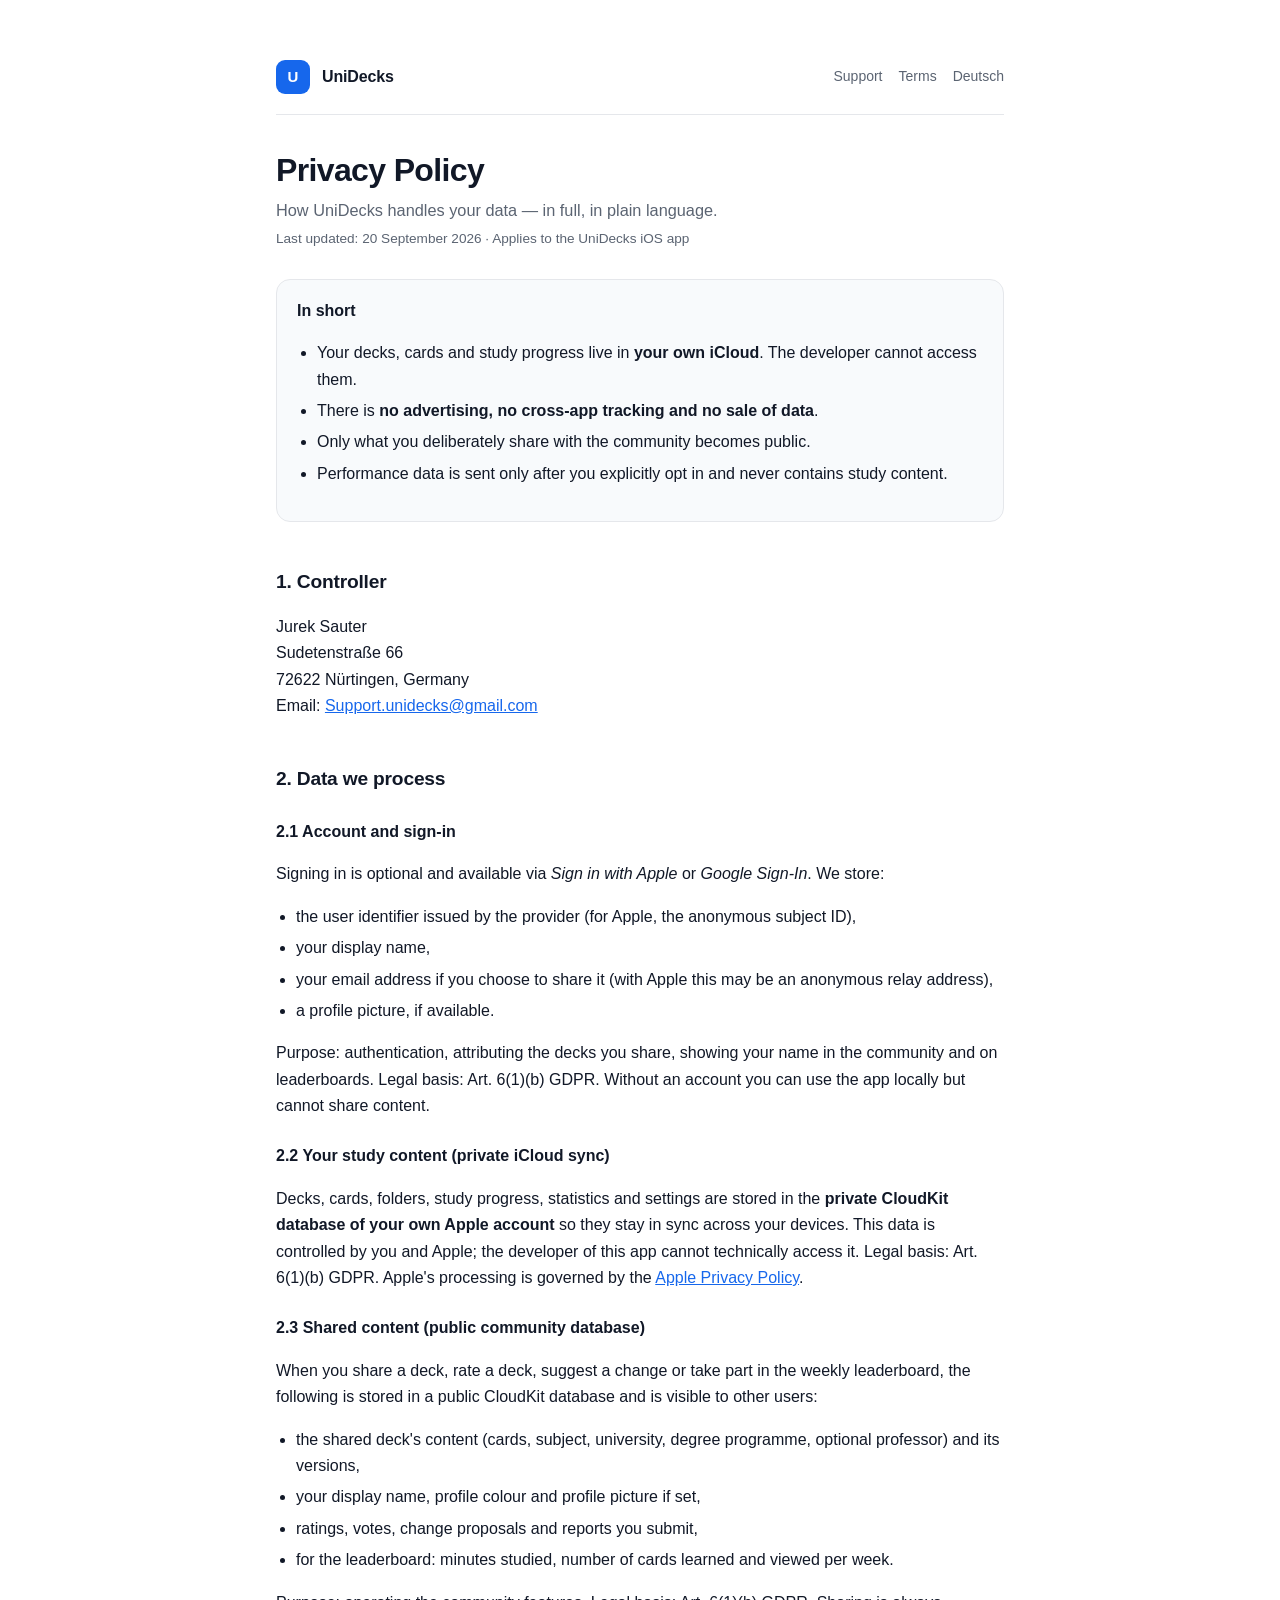
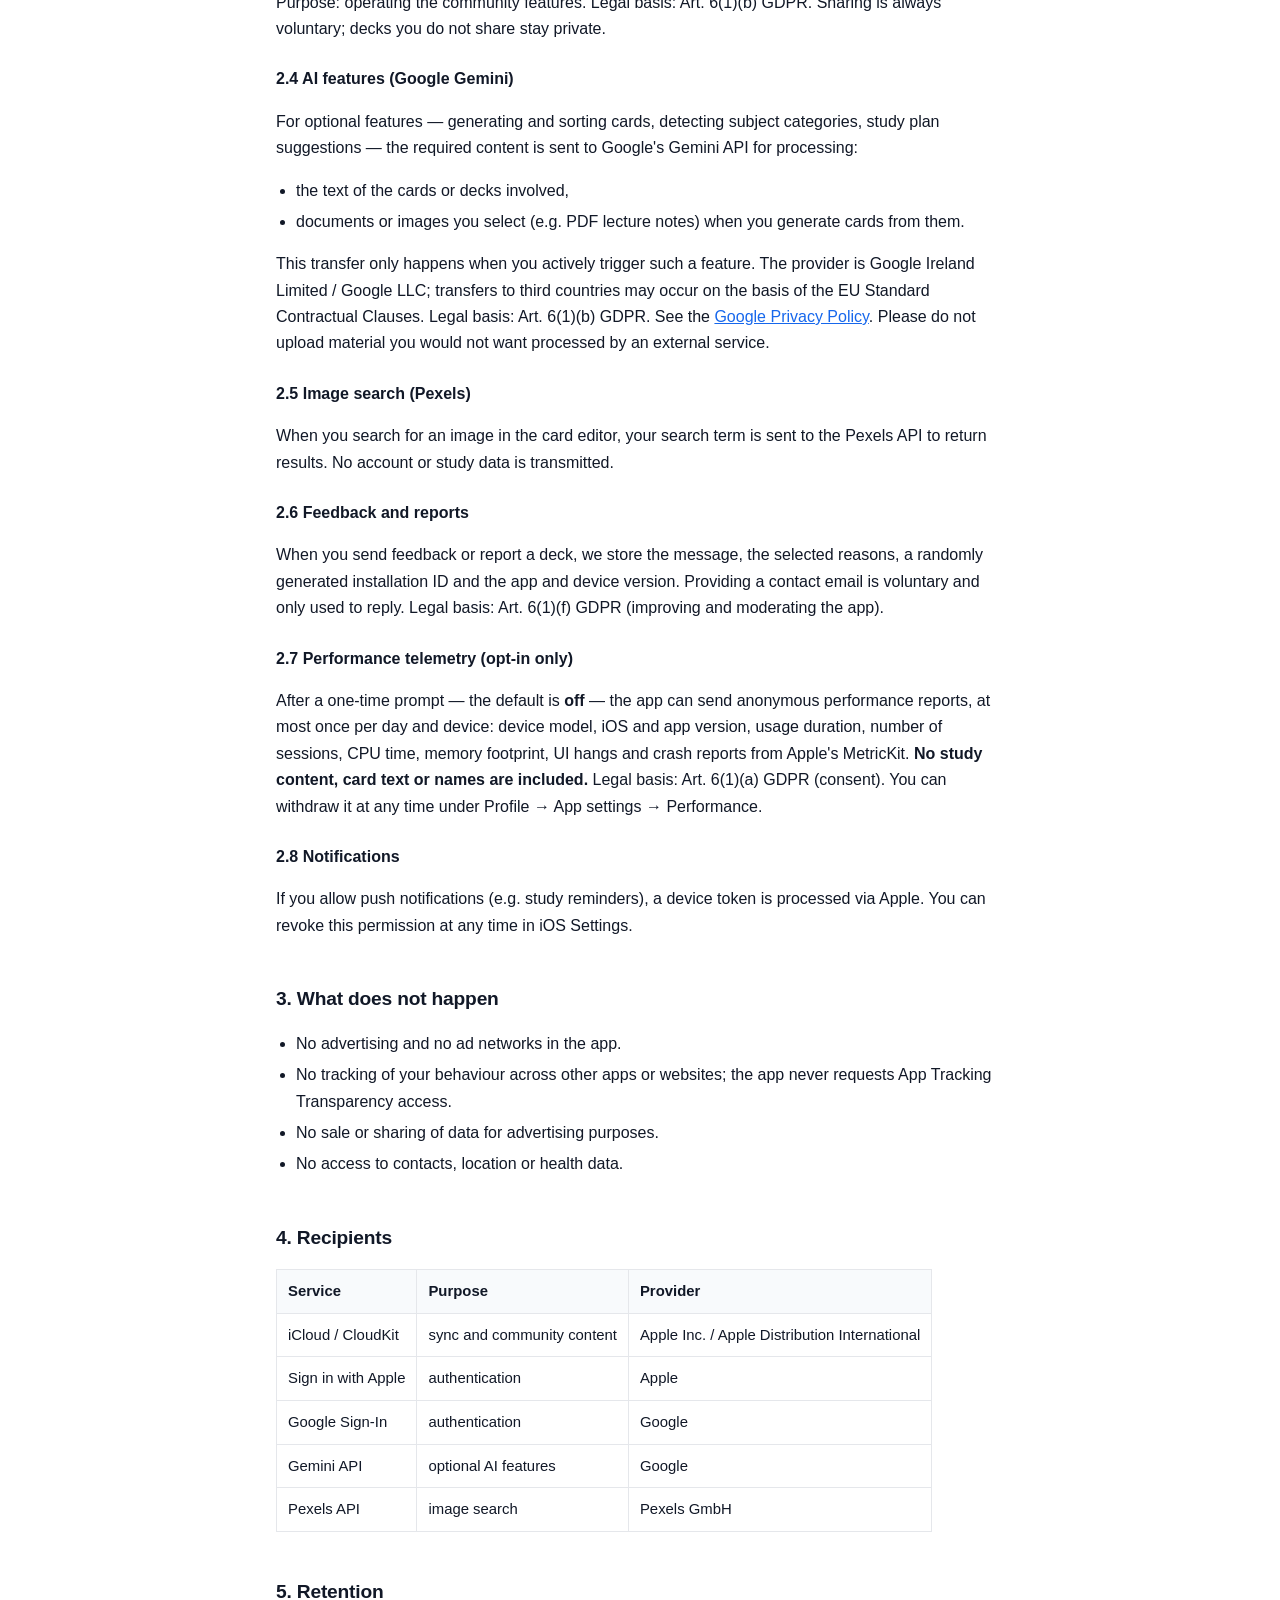
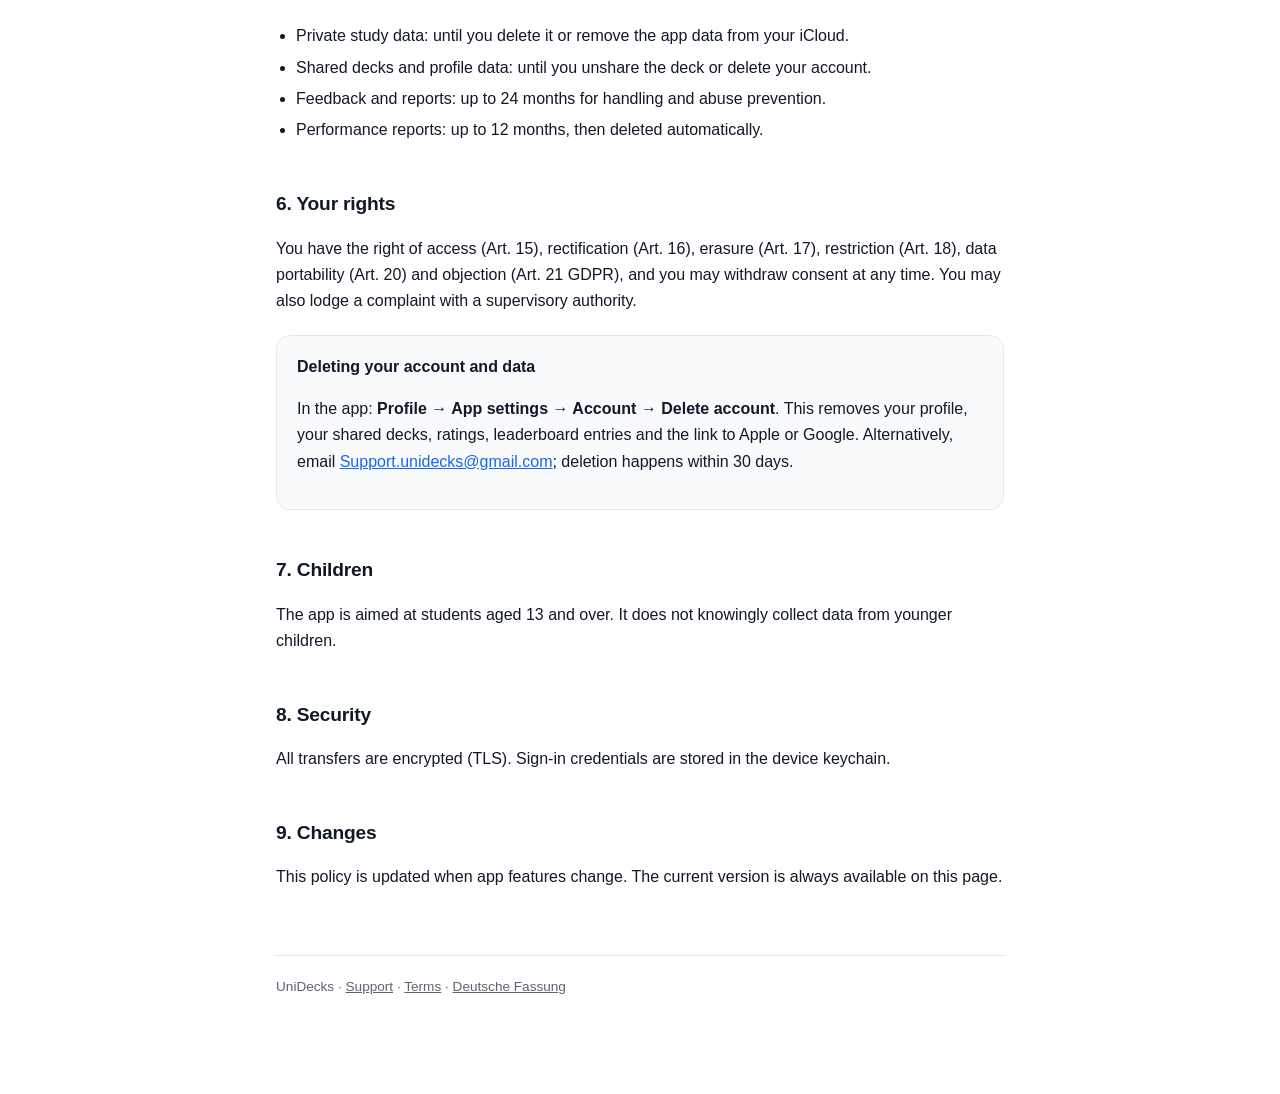
==== privacy-en.html @ 0674eca2 "Add files via upload" ====
<!DOCTYPE html>
<html lang="en">
<head>
<meta charset="utf-8">
<meta name="viewport" content="width=device-width, initial-scale=1">
<title>Privacy Policy – UniDecks</title>
<link rel="stylesheet" href="style.css">
</head>
<body>
<div class="wrap">
<header class="site">
  <div class="mark">U</div>
  <a class="brand" href="index.html">UniDecks</a>
  <nav>
    <a href="support-en.html">Support</a>
    <a href="terms-en.html">Terms</a>
    <a href="privacy-de.html">Deutsch</a>
  </nav>
</header>

<h1>Privacy Policy</h1>
<p class="lede">How UniDecks handles your data — in full, in plain language.</p>
<p class="meta">Last updated: 20 September 2026 · Applies to the UniDecks iOS app</p>

<div class="card">
<h3>In short</h3>
<ul>
  <li>Your decks, cards and study progress live in <strong>your own iCloud</strong>. The developer cannot access them.</li>
  <li>There is <strong>no advertising, no cross-app tracking and no sale of data</strong>.</li>
  <li>Only what you deliberately share with the community becomes public.</li>
  <li>Performance data is sent only after you explicitly opt in and never contains study content.</li>
</ul>
</div>

<h2>1. Controller</h2>
<p>
Jurek Sauter<br>
Sudetenstraße 66<br>
72622 Nürtingen, Germany<br>
Email: <a href="mailto:Support.unidecks@gmail.com">Support.unidecks@gmail.com</a>
</p>

<h2>2. Data we process</h2>

<h3>2.1 Account and sign-in</h3>
<p>Signing in is optional and available via <em>Sign in with Apple</em> or <em>Google Sign-In</em>. We store:</p>
<ul>
  <li>the user identifier issued by the provider (for Apple, the anonymous subject ID),</li>
  <li>your display name,</li>
  <li>your email address if you choose to share it (with Apple this may be an anonymous relay address),</li>
  <li>a profile picture, if available.</li>
</ul>
<p>Purpose: authentication, attributing the decks you share, showing your name in the community and on leaderboards. Legal basis: Art. 6(1)(b) GDPR. Without an account you can use the app locally but cannot share content.</p>

<h3>2.2 Your study content (private iCloud sync)</h3>
<p>Decks, cards, folders, study progress, statistics and settings are stored in the <strong>private CloudKit database of your own Apple account</strong> so they stay in sync across your devices. This data is controlled by you and Apple; the developer of this app cannot technically access it. Legal basis: Art. 6(1)(b) GDPR. Apple's processing is governed by the <a href="https://www.apple.com/legal/privacy/">Apple Privacy Policy</a>.</p>

<h3>2.3 Shared content (public community database)</h3>
<p>When you share a deck, rate a deck, suggest a change or take part in the weekly leaderboard, the following is stored in a public CloudKit database and is visible to other users:</p>
<ul>
  <li>the shared deck's content (cards, subject, university, degree programme, optional professor) and its versions,</li>
  <li>your display name, profile colour and profile picture if set,</li>
  <li>ratings, votes, change proposals and reports you submit,</li>
  <li>for the leaderboard: minutes studied, number of cards learned and viewed per week.</li>
</ul>
<p>Purpose: operating the community features. Legal basis: Art. 6(1)(b) GDPR. Sharing is always voluntary; decks you do not share stay private.</p>

<h3>2.4 AI features (Google Gemini)</h3>
<p>For optional features — generating and sorting cards, detecting subject categories, study plan suggestions — the required content is sent to Google's Gemini API for processing:</p>
<ul>
  <li>the text of the cards or decks involved,</li>
  <li>documents or images you select (e.g. PDF lecture notes) when you generate cards from them.</li>
</ul>
<p>This transfer only happens when you actively trigger such a feature. The provider is Google Ireland Limited / Google LLC; transfers to third countries may occur on the basis of the EU Standard Contractual Clauses. Legal basis: Art. 6(1)(b) GDPR. See the <a href="https://policies.google.com/privacy">Google Privacy Policy</a>. Please do not upload material you would not want processed by an external service.</p>

<h3>2.5 Image search (Pexels)</h3>
<p>When you search for an image in the card editor, your search term is sent to the Pexels API to return results. No account or study data is transmitted.</p>

<h3>2.6 Feedback and reports</h3>
<p>When you send feedback or report a deck, we store the message, the selected reasons, a randomly generated installation ID and the app and device version. Providing a contact email is voluntary and only used to reply. Legal basis: Art. 6(1)(f) GDPR (improving and moderating the app).</p>

<h3>2.7 Performance telemetry (opt-in only)</h3>
<p>After a one-time prompt — the default is <strong>off</strong> — the app can send anonymous performance reports, at most once per day and device: device model, iOS and app version, usage duration, number of sessions, CPU time, memory footprint, UI hangs and crash reports from Apple's MetricKit. <strong>No study content, card text or names are included.</strong> Legal basis: Art. 6(1)(a) GDPR (consent). You can withdraw it at any time under Profile → App settings → Performance.</p>

<h3>2.8 Notifications</h3>
<p>If you allow push notifications (e.g. study reminders), a device token is processed via Apple. You can revoke this permission at any time in iOS Settings.</p>

<h2>3. What does not happen</h2>
<ul>
  <li>No advertising and no ad networks in the app.</li>
  <li>No tracking of your behaviour across other apps or websites; the app never requests App Tracking Transparency access.</li>
  <li>No sale or sharing of data for advertising purposes.</li>
  <li>No access to contacts, location or health data.</li>
</ul>

<h2>4. Recipients</h2>
<table>
  <tr><th>Service</th><th>Purpose</th><th>Provider</th></tr>
  <tr><td>iCloud / CloudKit</td><td>sync and community content</td><td>Apple Inc. / Apple Distribution International</td></tr>
  <tr><td>Sign in with Apple</td><td>authentication</td><td>Apple</td></tr>
  <tr><td>Google Sign-In</td><td>authentication</td><td>Google</td></tr>
  <tr><td>Gemini API</td><td>optional AI features</td><td>Google</td></tr>
  <tr><td>Pexels API</td><td>image search</td><td>Pexels GmbH</td></tr>
</table>

<h2>5. Retention</h2>
<ul>
  <li>Private study data: until you delete it or remove the app data from your iCloud.</li>
  <li>Shared decks and profile data: until you unshare the deck or delete your account.</li>
  <li>Feedback and reports: up to 24 months for handling and abuse prevention.</li>
  <li>Performance reports: up to 12 months, then deleted automatically.</li>
</ul>

<h2>6. Your rights</h2>
<p>You have the right of access (Art. 15), rectification (Art. 16), erasure (Art. 17), restriction (Art. 18), data portability (Art. 20) and objection (Art. 21 GDPR), and you may withdraw consent at any time. You may also lodge a complaint with a supervisory authority.</p>

<div class="card">
<h3>Deleting your account and data</h3>
<p>In the app: <strong>Profile → App settings → Account → Delete account</strong>. This removes your profile, your shared decks, ratings, leaderboard entries and the link to Apple or Google. Alternatively, email <a href="mailto:Support.unidecks@gmail.com">Support.unidecks@gmail.com</a>; deletion happens within 30 days.</p>
</div>

<h2>7. Children</h2>
<p>The app is aimed at students aged 13 and over. It does not knowingly collect data from younger children.</p>

<h2>8. Security</h2>
<p>All transfers are encrypted (TLS). Sign-in credentials are stored in the device keychain.</p>

<h2>9. Changes</h2>
<p>This policy is updated when app features change. The current version is always available on this page.</p>

<footer class="site">
  UniDecks · <a href="support-en.html">Support</a> · <a href="terms-en.html">Terms</a> · <a href="privacy-de.html">Deutsche Fassung</a>
</footer>
</div>
</body>
</html>
---- style.css ----
:root{
  --bg:#ffffff; --fg:#111827; --muted:#5b6472; --line:#e5e7eb;
  --accent:#1667ec; --accent-soft:#eef4ff; --card:#f8fafc;
}
@media (prefers-color-scheme: dark){
  :root{ --bg:#0f1420; --fg:#e8ecf3; --muted:#9aa5b5; --line:#212a3a;
         --accent:#65a0ff; --accent-soft:#16233c; --card:#151c2b; }
}
*{box-sizing:border-box}
html{-webkit-text-size-adjust:100%}
body{
  margin:0; background:var(--bg); color:var(--fg);
  font:16px/1.65 -apple-system,BlinkMacSystemFont,"Segoe UI",Roboto,Helvetica,Arial,sans-serif;
}
.wrap{max-width:760px;margin:0 auto;padding:40px 16px 96px}
header.site{display:flex;align-items:center;gap:12px;padding:20px 0;border-bottom:1px solid var(--line);margin-bottom:36px}
header.site .mark{width:34px;height:34px;border-radius:9px;background:var(--accent);display:grid;place-items:center;color:#fff;font-weight:700;font-size:15px;flex:none}
header.site a.brand{color:inherit;text-decoration:none;font-weight:650;letter-spacing:-.01em}
header.site nav{margin-left:auto;display:flex;gap:16px;flex-wrap:wrap}
header.site nav a{color:var(--muted);text-decoration:none;font-size:14px}
header.site nav a:hover{color:var(--accent)}
h1{font-size:2rem;line-height:1.2;letter-spacing:-.02em;margin:0 0 8px}
h2{font-size:1.2rem;letter-spacing:-.01em;margin:40px 0 10px;padding-top:4px}
h3{font-size:1rem;margin:24px 0 6px}
p,li{color:var(--fg)}
.lede{color:var(--muted);font-size:1.02rem;margin:0 0 4px}
.meta{color:var(--muted);font-size:.85rem;margin:0 0 28px}
a{color:var(--accent)}
ul{padding-left:20px}
li{margin:5px 0}
table{width:100%;border-collapse:collapse;margin:16px 0;font-size:.93rem;display:block;overflow-x:auto}
th,td{border:1px solid var(--line);padding:9px 11px;text-align:left;vertical-align:top}
th{background:var(--card);font-weight:600}
.card{background:var(--card);border:1px solid var(--line);border-radius:14px;padding:18px 20px;margin:20px 0}
.card h3{margin-top:0}
.lang{display:inline-block;background:var(--accent-soft);color:var(--accent);border-radius:999px;padding:4px 12px;font-size:.82rem;text-decoration:none;font-weight:600}
footer.site{margin-top:64px;padding-top:20px;border-top:1px solid var(--line);color:var(--muted);font-size:.85rem}
footer.site a{color:var(--muted)}
.tiles{display:grid;gap:14px;grid-template-columns:repeat(auto-fit,minmax(210px,1fr));margin:28px 0}
.tile{display:block;background:var(--card);border:1px solid var(--line);border-radius:14px;padding:18px;text-decoration:none;color:inherit}
.tile:hover{border-color:var(--accent)}
.tile strong{display:block;margin-bottom:4px}
.tile span{color:var(--muted);font-size:.9rem}
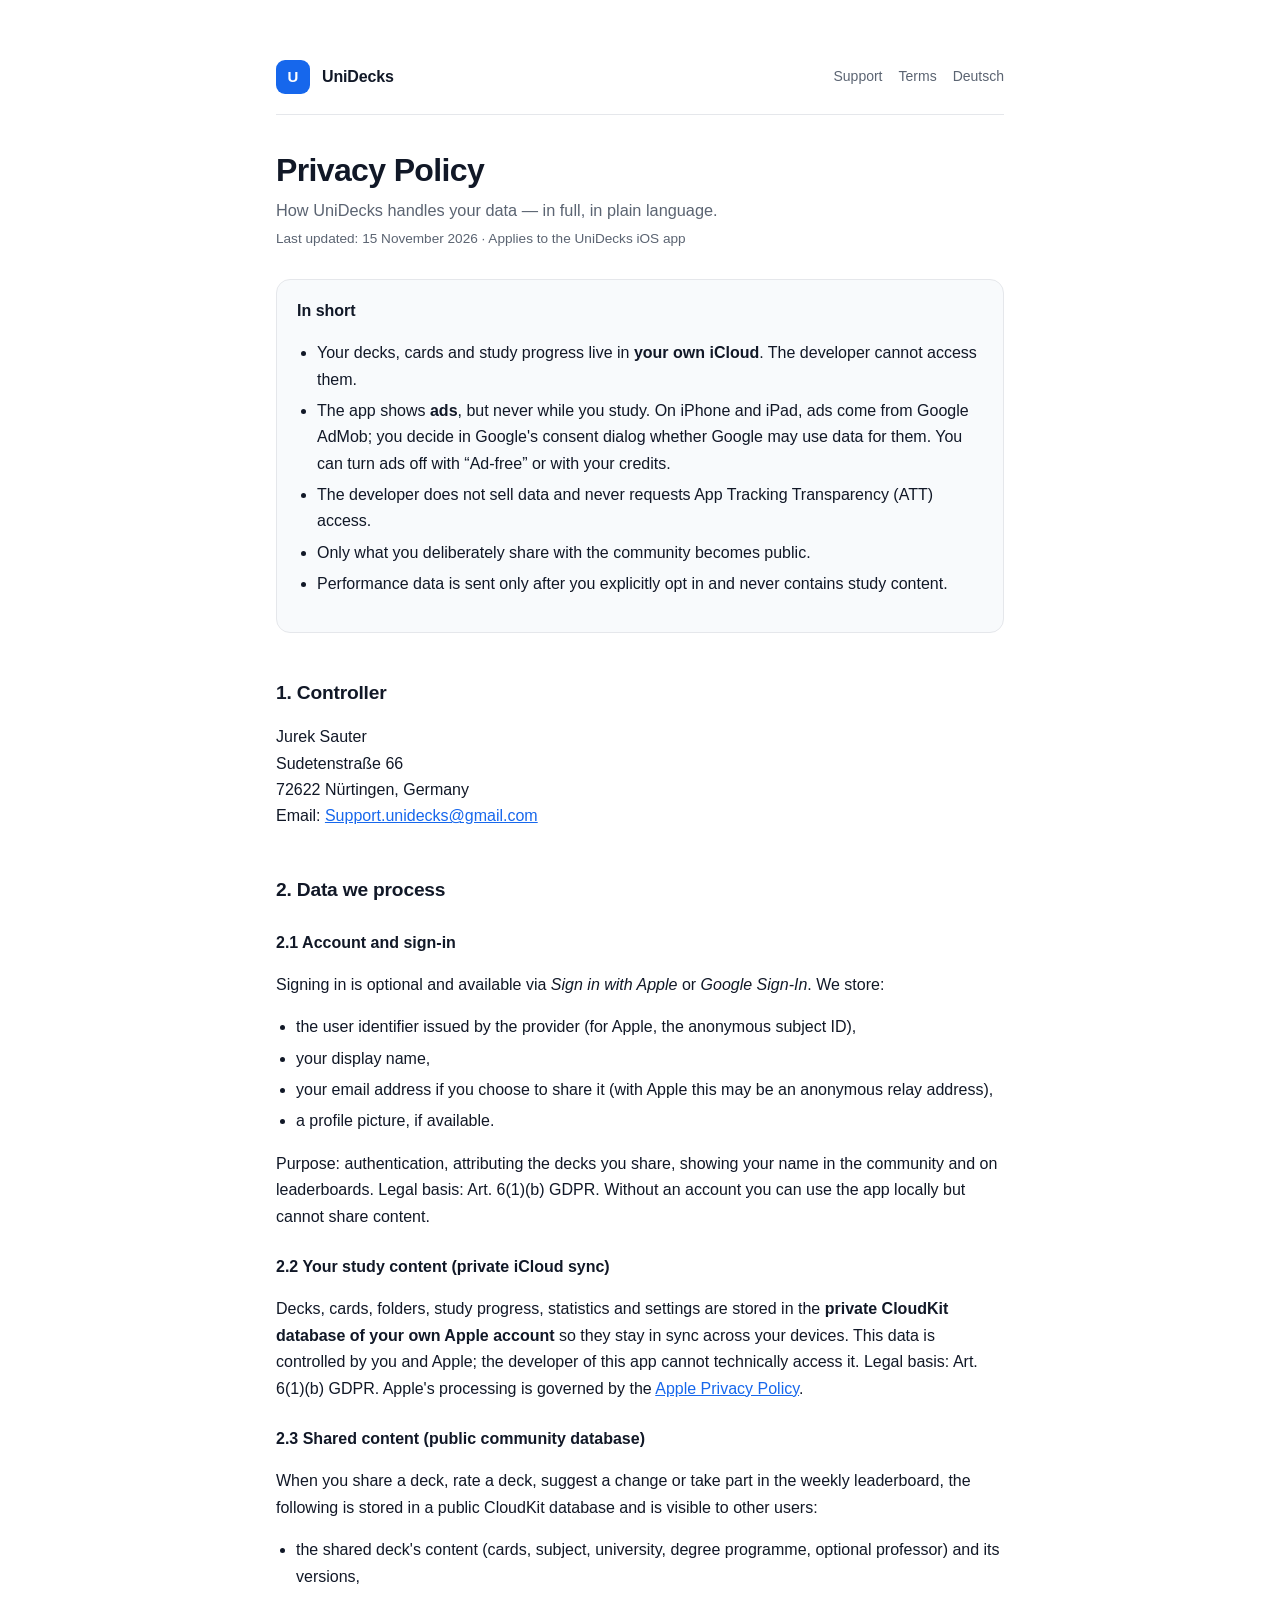
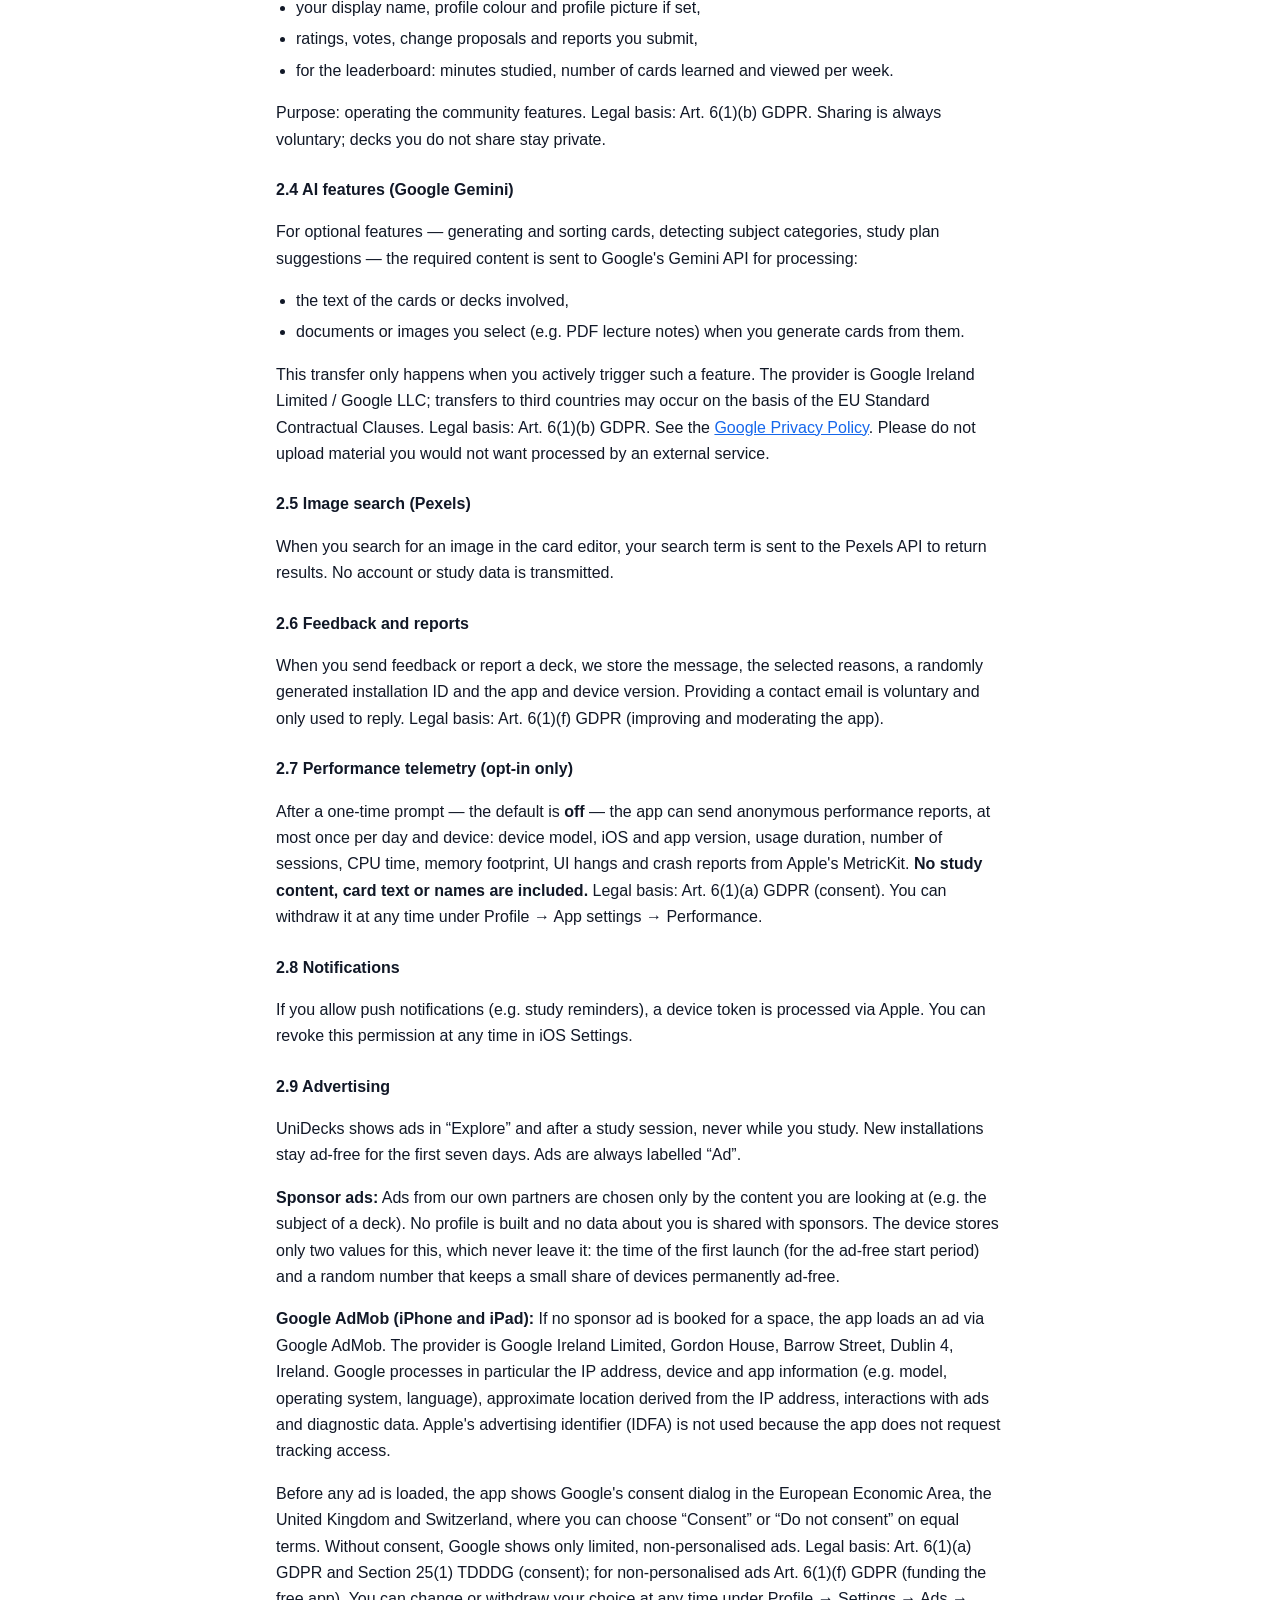
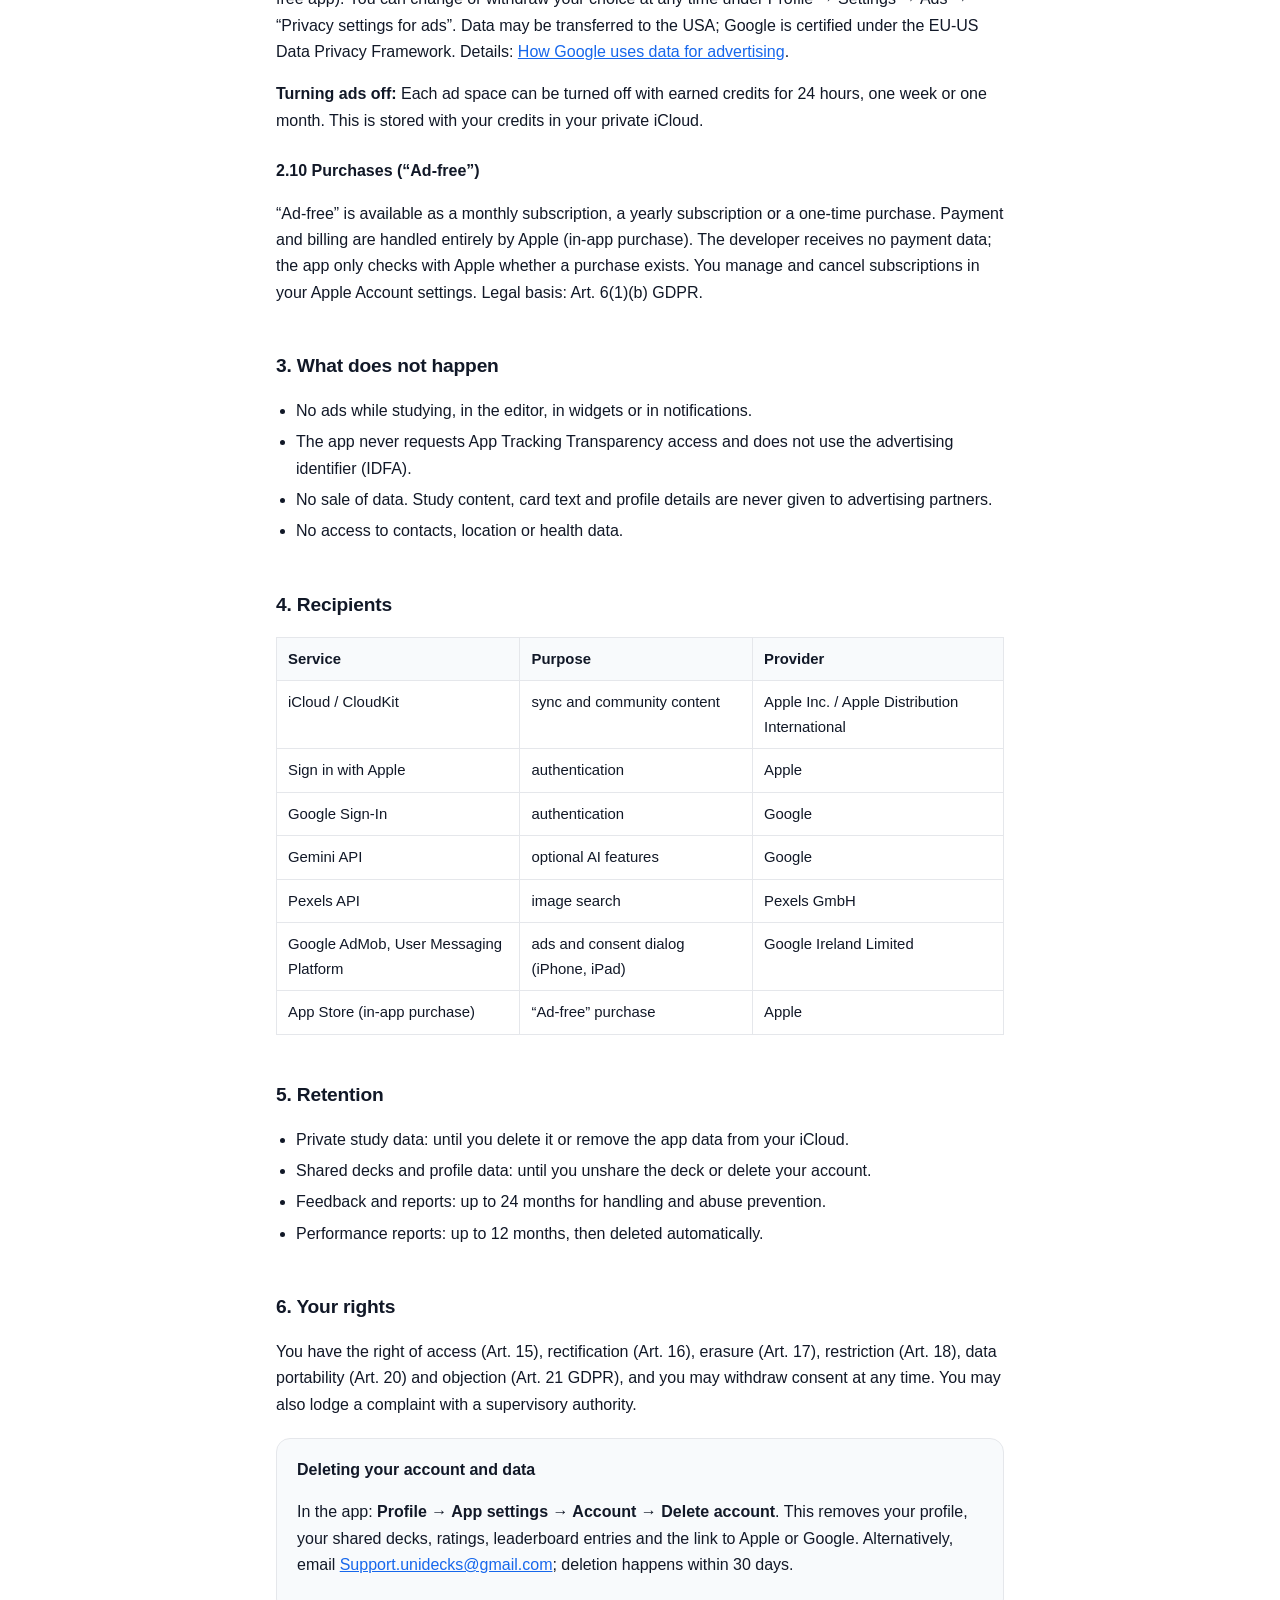
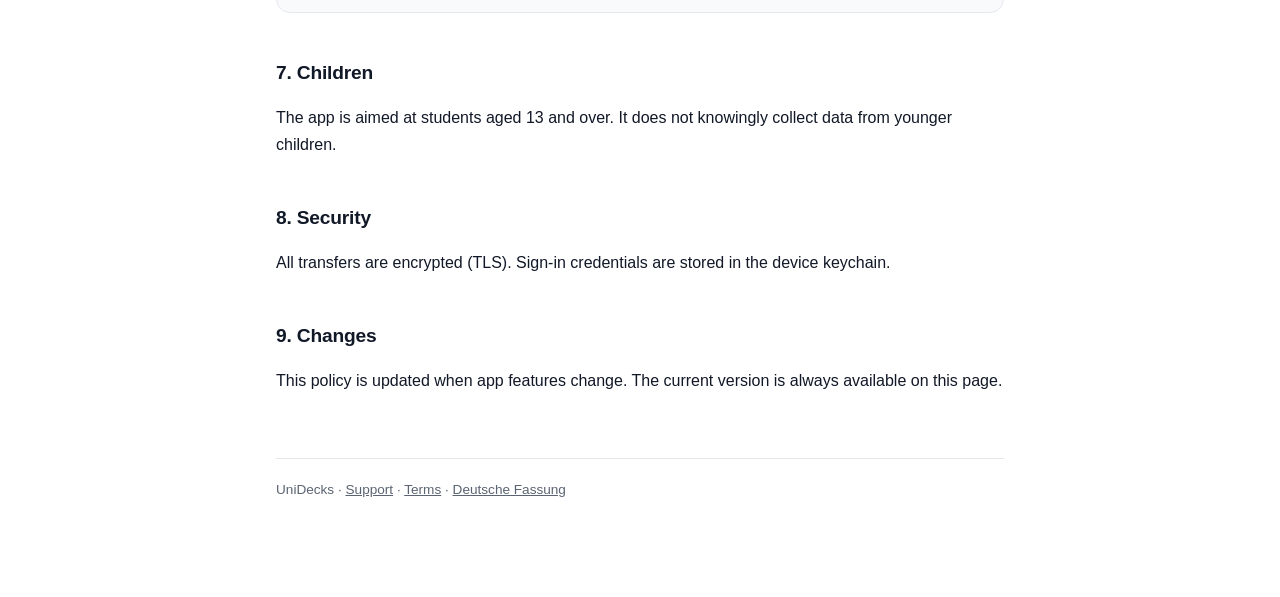
==== commit 09b023ff: "Datenschutz, Nutzungsbedingungen, Support: Werbung (AdMob, Sponsoren) und Kauf Werbefrei Co-Authored" ====
--- a/privacy-en.html
+++ b/privacy-en.html
@@ -20,13 +20,14 @@
 
 <h1>Privacy Policy</h1>
 <p class="lede">How UniDecks handles your data — in full, in plain language.</p>
-<p class="meta">Last updated: 20 September 2026 · Applies to the UniDecks iOS app</p>
+<p class="meta">Last updated: 15 November 2026 · Applies to the UniDecks iOS app</p>
 
 <div class="card">
 <h3>In short</h3>
 <ul>
   <li>Your decks, cards and study progress live in <strong>your own iCloud</strong>. The developer cannot access them.</li>
-  <li>There is <strong>no advertising, no cross-app tracking and no sale of data</strong>.</li>
+  <li>The app shows <strong>ads</strong>, but never while you study. On iPhone and iPad, ads come from Google AdMob; you decide in Google's consent dialog whether Google may use data for them. You can turn ads off with “Ad-free” or with your credits.</li>
+  <li>The developer does not sell data and never requests App Tracking Transparency (ATT) access.</li>
   <li>Only what you deliberately share with the community becomes public.</li>
   <li>Performance data is sent only after you explicitly opt in and never contains study content.</li>
 </ul>
@@ -85,11 +86,21 @@
 <h3>2.8 Notifications</h3>
 <p>If you allow push notifications (e.g. study reminders), a device token is processed via Apple. You can revoke this permission at any time in iOS Settings.</p>
 
+<h3>2.9 Advertising</h3>
+<p>UniDecks shows ads in “Explore” and after a study session, never while you study. New installations stay ad-free for the first seven days. Ads are always labelled “Ad”.</p>
+<p><strong>Sponsor ads:</strong> Ads from our own partners are chosen only by the content you are looking at (e.g. the subject of a deck). No profile is built and no data about you is shared with sponsors. The device stores only two values for this, which never leave it: the time of the first launch (for the ad-free start period) and a random number that keeps a small share of devices permanently ad-free.</p>
+<p><strong>Google AdMob (iPhone and iPad):</strong> If no sponsor ad is booked for a space, the app loads an ad via Google AdMob. The provider is Google Ireland Limited, Gordon House, Barrow Street, Dublin 4, Ireland. Google processes in particular the IP address, device and app information (e.g. model, operating system, language), approximate location derived from the IP address, interactions with ads and diagnostic data. Apple's advertising identifier (IDFA) is not used because the app does not request tracking access.</p>
+<p>Before any ad is loaded, the app shows Google's consent dialog in the European Economic Area, the United Kingdom and Switzerland, where you can choose “Consent” or “Do not consent” on equal terms. Without consent, Google shows only limited, non-personalised ads. Legal basis: Art. 6(1)(a) GDPR and Section 25(1) TDDDG (consent); for non-personalised ads Art. 6(1)(f) GDPR (funding the free app). You can change or withdraw your choice at any time under Profile → Settings → Ads → “Privacy settings for ads”. Data may be transferred to the USA; Google is certified under the EU-US Data Privacy Framework. Details: <a href="https://policies.google.com/technologies/ads">How Google uses data for advertising</a>.</p>
+<p><strong>Turning ads off:</strong> Each ad space can be turned off with earned credits for 24 hours, one week or one month. This is stored with your credits in your private iCloud.</p>
+
+<h3>2.10 Purchases (“Ad-free”)</h3>
+<p>“Ad-free” is available as a monthly subscription, a yearly subscription or a one-time purchase. Payment and billing are handled entirely by Apple (in-app purchase). The developer receives no payment data; the app only checks with Apple whether a purchase exists. You manage and cancel subscriptions in your Apple Account settings. Legal basis: Art. 6(1)(b) GDPR.</p>
+
 <h2>3. What does not happen</h2>
 <ul>
-  <li>No advertising and no ad networks in the app.</li>
-  <li>No tracking of your behaviour across other apps or websites; the app never requests App Tracking Transparency access.</li>
-  <li>No sale or sharing of data for advertising purposes.</li>
+  <li>No ads while studying, in the editor, in widgets or in notifications.</li>
+  <li>The app never requests App Tracking Transparency access and does not use the advertising identifier (IDFA).</li>
+  <li>No sale of data. Study content, card text and profile details are never given to advertising partners.</li>
   <li>No access to contacts, location or health data.</li>
 </ul>
 
@@ -101,6 +112,8 @@
   <tr><td>Google Sign-In</td><td>authentication</td><td>Google</td></tr>
   <tr><td>Gemini API</td><td>optional AI features</td><td>Google</td></tr>
   <tr><td>Pexels API</td><td>image search</td><td>Pexels GmbH</td></tr>
+  <tr><td>Google AdMob, User Messaging Platform</td><td>ads and consent dialog (iPhone, iPad)</td><td>Google Ireland Limited</td></tr>
+  <tr><td>App Store (in-app purchase)</td><td>“Ad-free” purchase</td><td>Apple</td></tr>
 </table>
 
 <h2>5. Retention</h2>
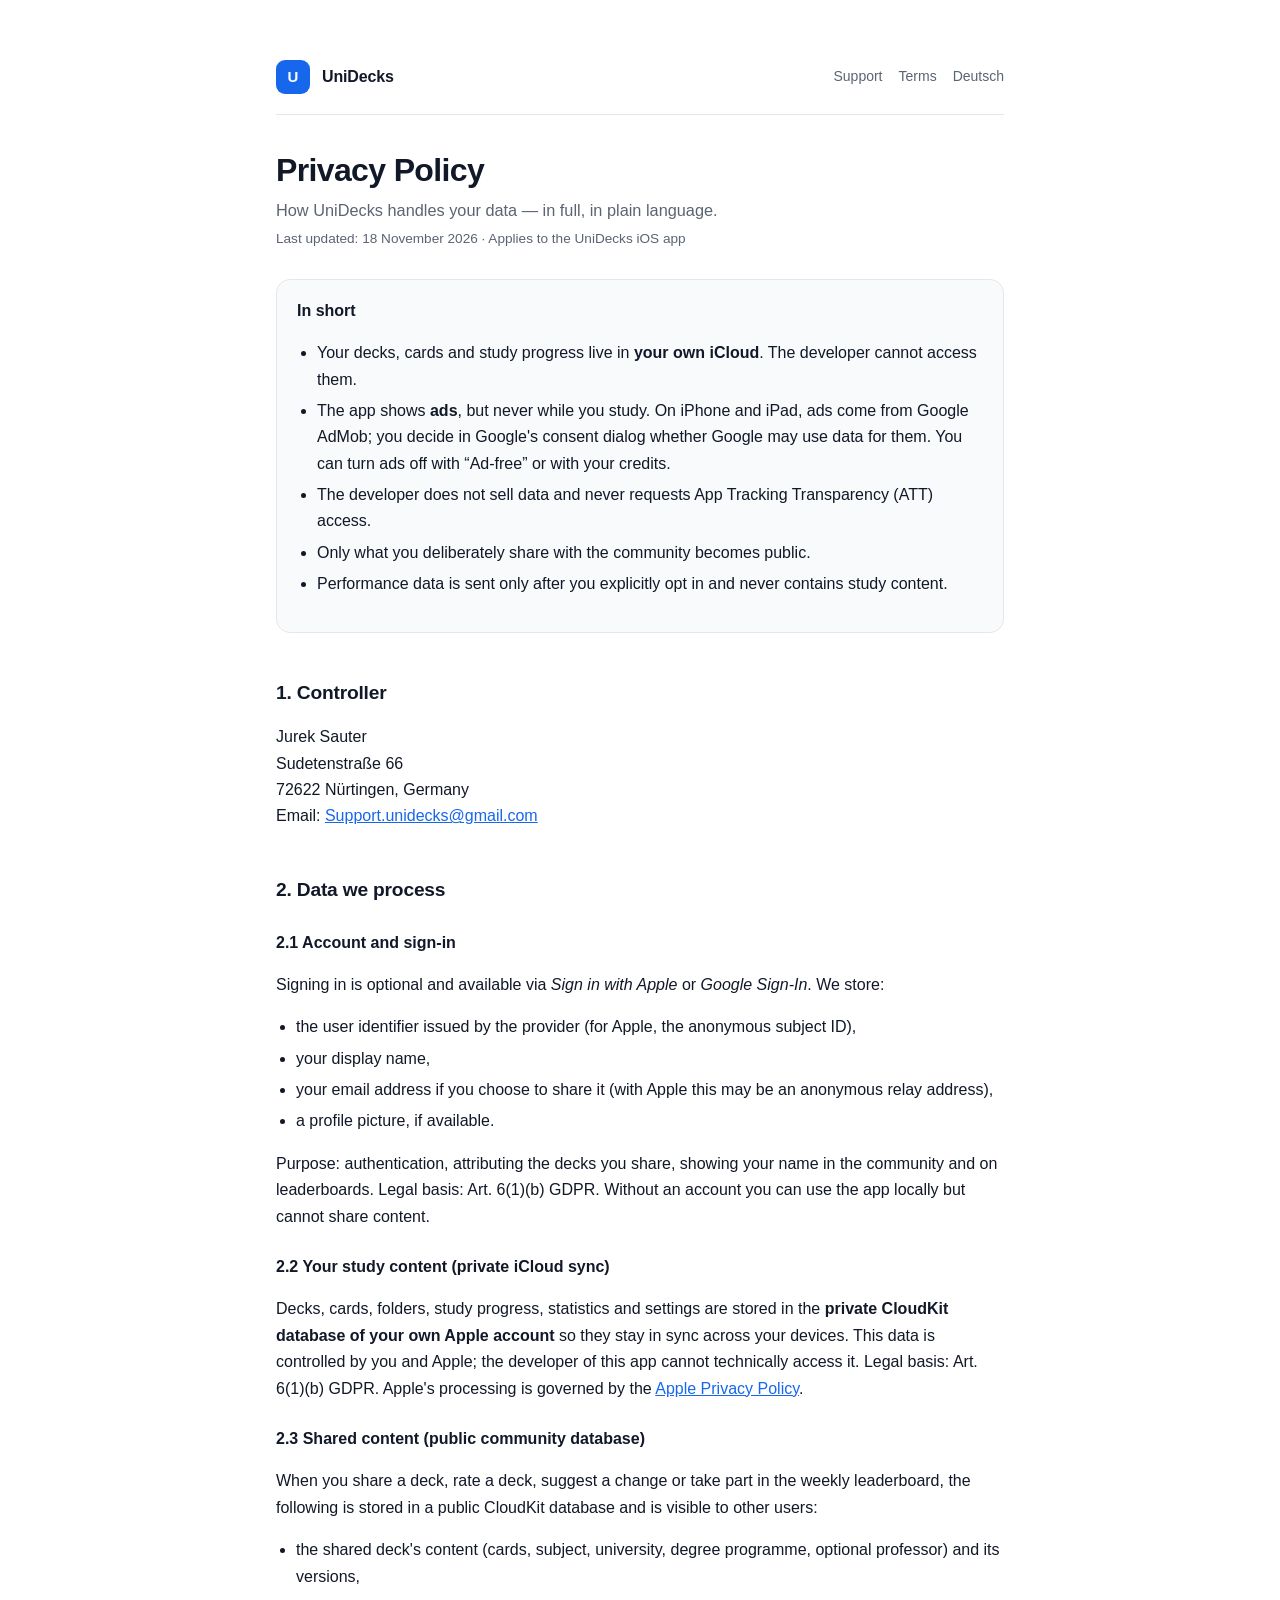
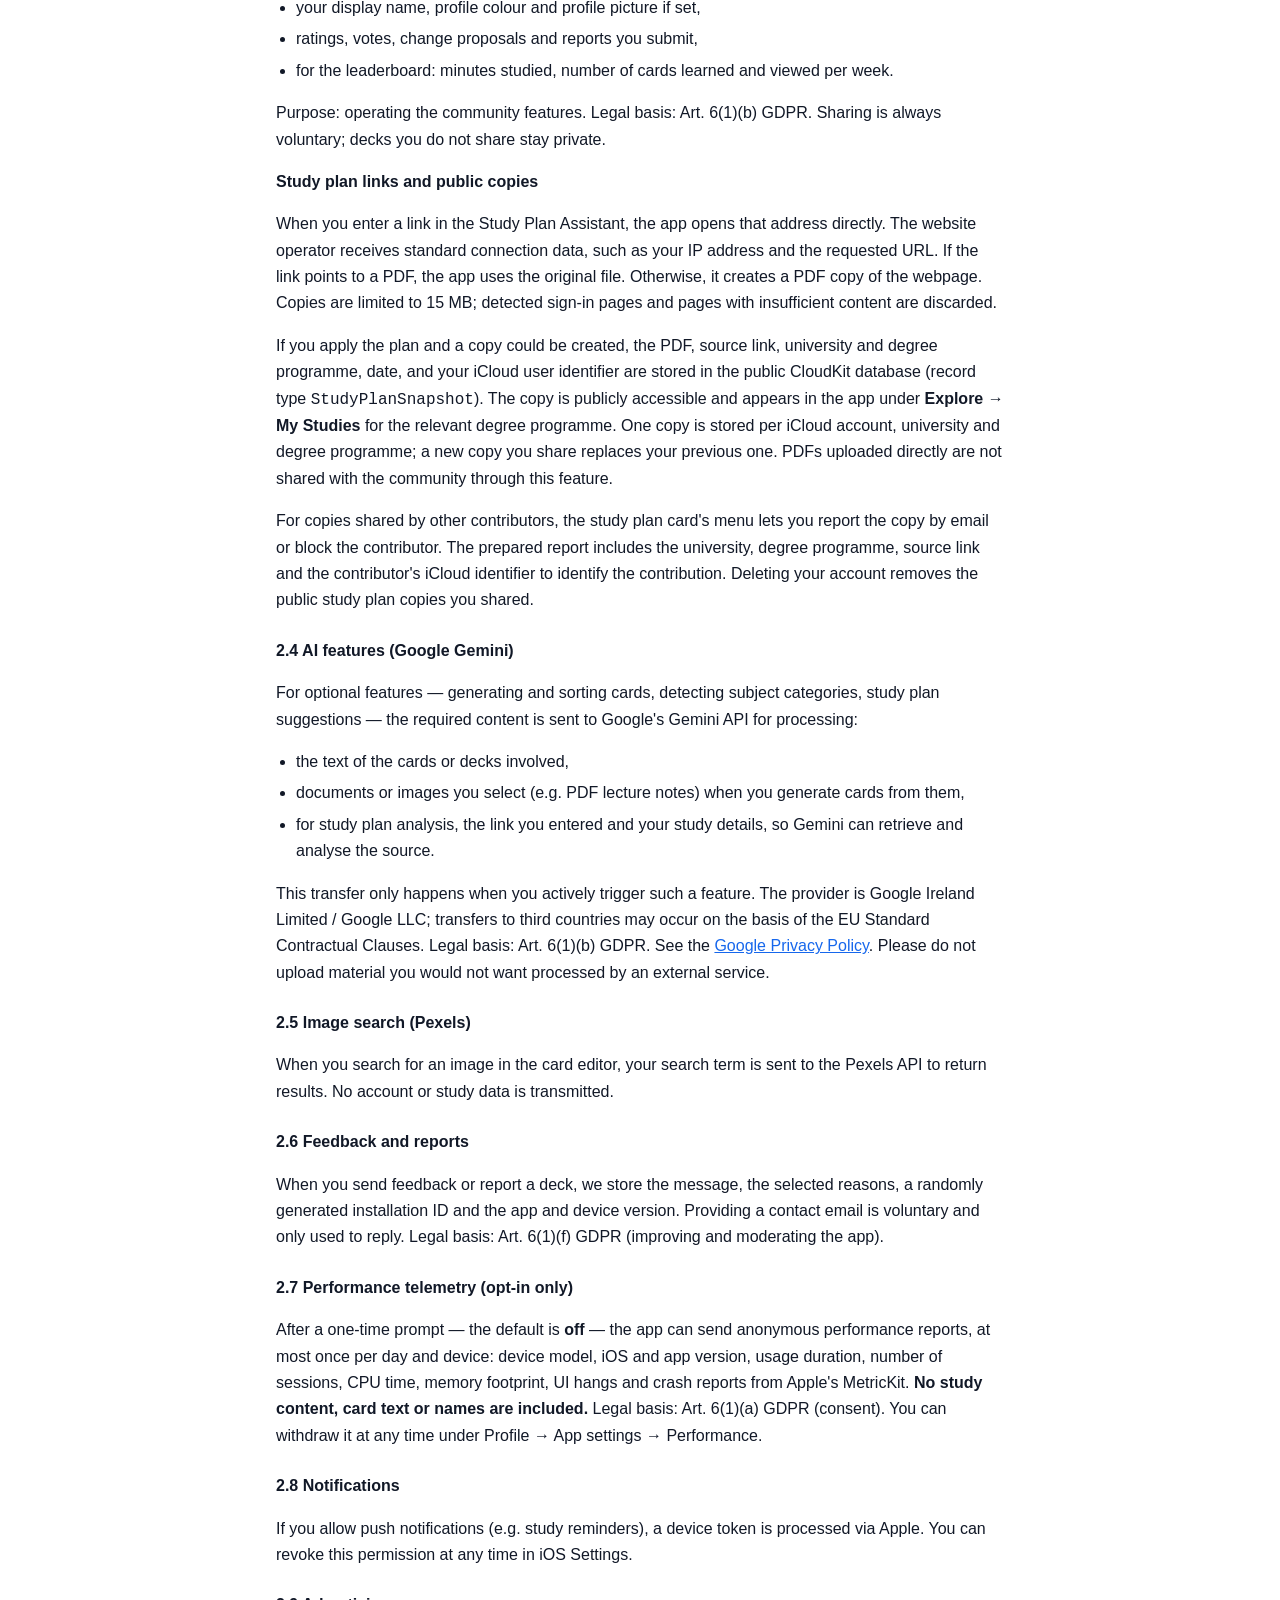
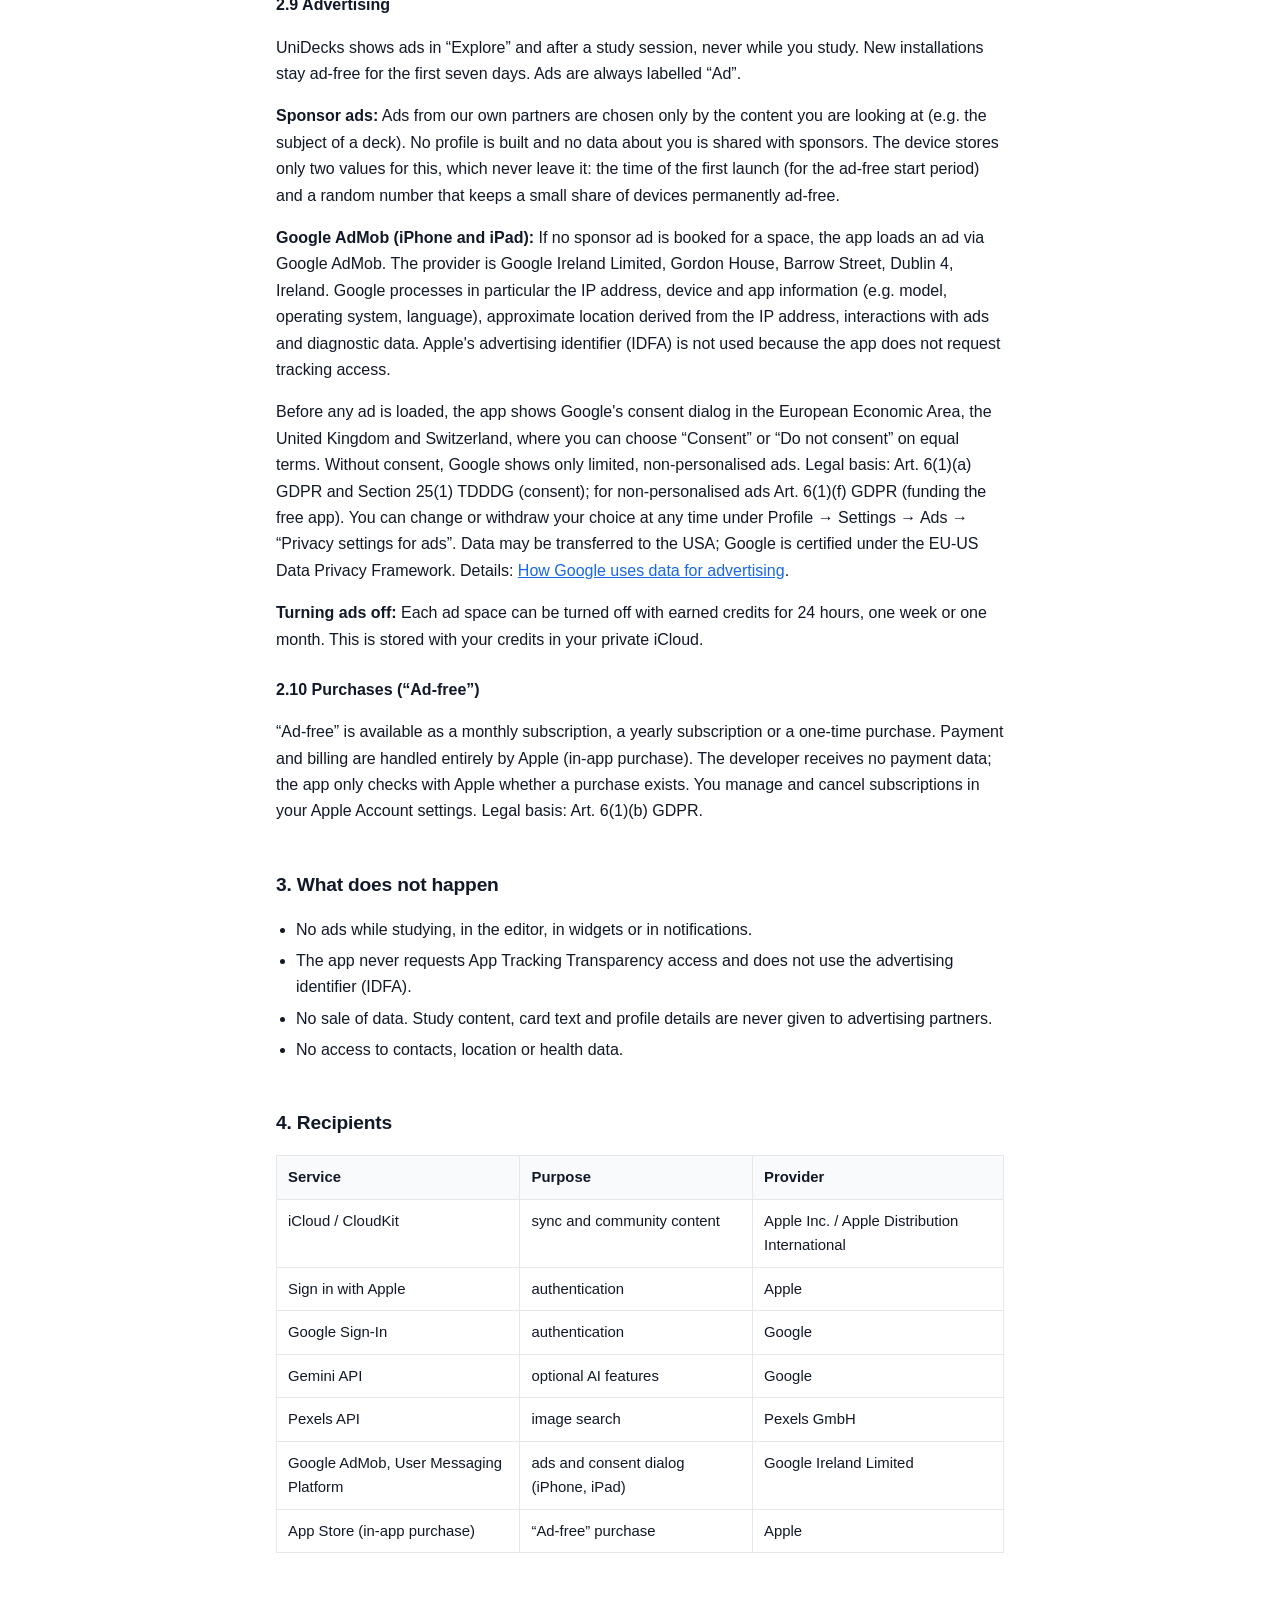
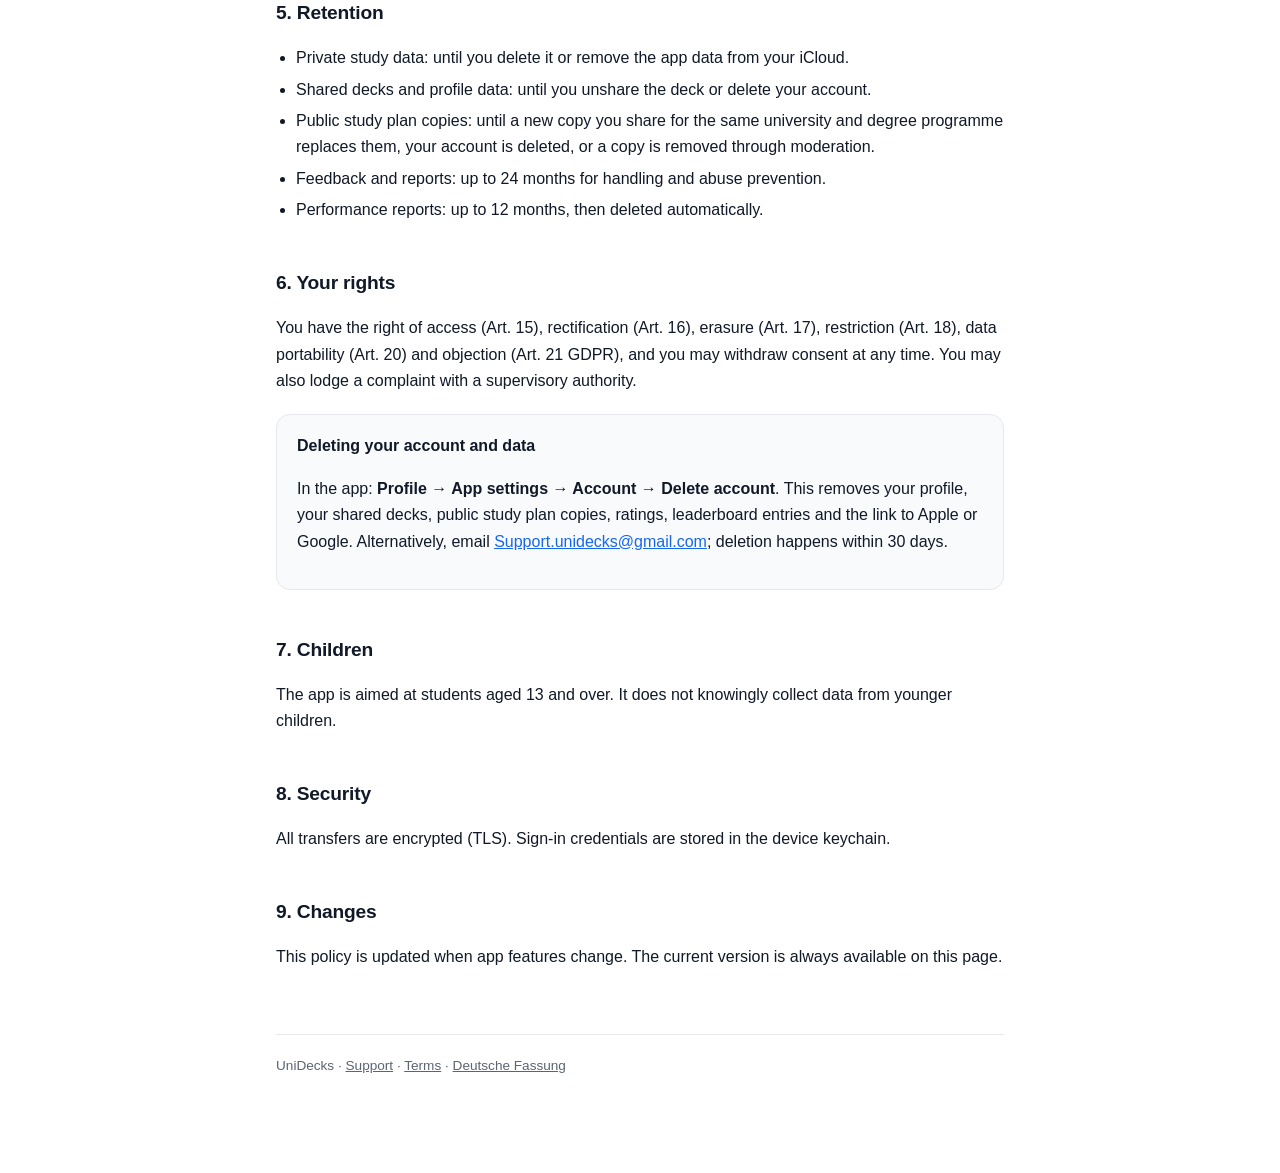
==== commit 4095d280: "Datenschutz um öffentliche Studienplan-Fassungen ergänzen" ====
--- a/privacy-en.html
+++ b/privacy-en.html
@@ -20,7 +20,7 @@
 
 <h1>Privacy Policy</h1>
 <p class="lede">How UniDecks handles your data — in full, in plain language.</p>
-<p class="meta">Last updated: 15 November 2026 · Applies to the UniDecks iOS app</p>
+<p class="meta">Last updated: 18 November 2026 · Applies to the UniDecks iOS app</p>
 
 <div class="card">
 <h3>In short</h3>
@@ -66,11 +66,17 @@
 </ul>
 <p>Purpose: operating the community features. Legal basis: Art. 6(1)(b) GDPR. Sharing is always voluntary; decks you do not share stay private.</p>
 
+<p><strong>Study plan links and public copies</strong></p>
+<p>When you enter a link in the Study Plan Assistant, the app opens that address directly. The website operator receives standard connection data, such as your IP address and the requested URL. If the link points to a PDF, the app uses the original file. Otherwise, it creates a PDF copy of the webpage. Copies are limited to 15 MB; detected sign-in pages and pages with insufficient content are discarded.</p>
+<p>If you apply the plan and a copy could be created, the PDF, source link, university and degree programme, date, and your iCloud user identifier are stored in the public CloudKit database (record type <code>StudyPlanSnapshot</code>). The copy is publicly accessible and appears in the app under <strong>Explore → My Studies</strong> for the relevant degree programme. One copy is stored per iCloud account, university and degree programme; a new copy you share replaces your previous one. PDFs uploaded directly are not shared with the community through this feature.</p>
+<p>For copies shared by other contributors, the study plan card's menu lets you report the copy by email or block the contributor. The prepared report includes the university, degree programme, source link and the contributor's iCloud identifier to identify the contribution. Deleting your account removes the public study plan copies you shared.</p>
+
 <h3>2.4 AI features (Google Gemini)</h3>
 <p>For optional features — generating and sorting cards, detecting subject categories, study plan suggestions — the required content is sent to Google's Gemini API for processing:</p>
 <ul>
   <li>the text of the cards or decks involved,</li>
-  <li>documents or images you select (e.g. PDF lecture notes) when you generate cards from them.</li>
+  <li>documents or images you select (e.g. PDF lecture notes) when you generate cards from them,</li>
+  <li>for study plan analysis, the link you entered and your study details, so Gemini can retrieve and analyse the source.</li>
 </ul>
 <p>This transfer only happens when you actively trigger such a feature. The provider is Google Ireland Limited / Google LLC; transfers to third countries may occur on the basis of the EU Standard Contractual Clauses. Legal basis: Art. 6(1)(b) GDPR. See the <a href="https://policies.google.com/privacy">Google Privacy Policy</a>. Please do not upload material you would not want processed by an external service.</p>
 
@@ -120,6 +126,7 @@
 <ul>
   <li>Private study data: until you delete it or remove the app data from your iCloud.</li>
   <li>Shared decks and profile data: until you unshare the deck or delete your account.</li>
+  <li>Public study plan copies: until a new copy you share for the same university and degree programme replaces them, your account is deleted, or a copy is removed through moderation.</li>
   <li>Feedback and reports: up to 24 months for handling and abuse prevention.</li>
   <li>Performance reports: up to 12 months, then deleted automatically.</li>
 </ul>
@@ -129,7 +136,7 @@
 
 <div class="card">
 <h3>Deleting your account and data</h3>
-<p>In the app: <strong>Profile → App settings → Account → Delete account</strong>. This removes your profile, your shared decks, ratings, leaderboard entries and the link to Apple or Google. Alternatively, email <a href="mailto:Support.unidecks@gmail.com">Support.unidecks@gmail.com</a>; deletion happens within 30 days.</p>
+<p>In the app: <strong>Profile → App settings → Account → Delete account</strong>. This removes your profile, your shared decks, public study plan copies, ratings, leaderboard entries and the link to Apple or Google. Alternatively, email <a href="mailto:Support.unidecks@gmail.com">Support.unidecks@gmail.com</a>; deletion happens within 30 days.</p>
 </div>
 
 <h2>7. Children</h2>
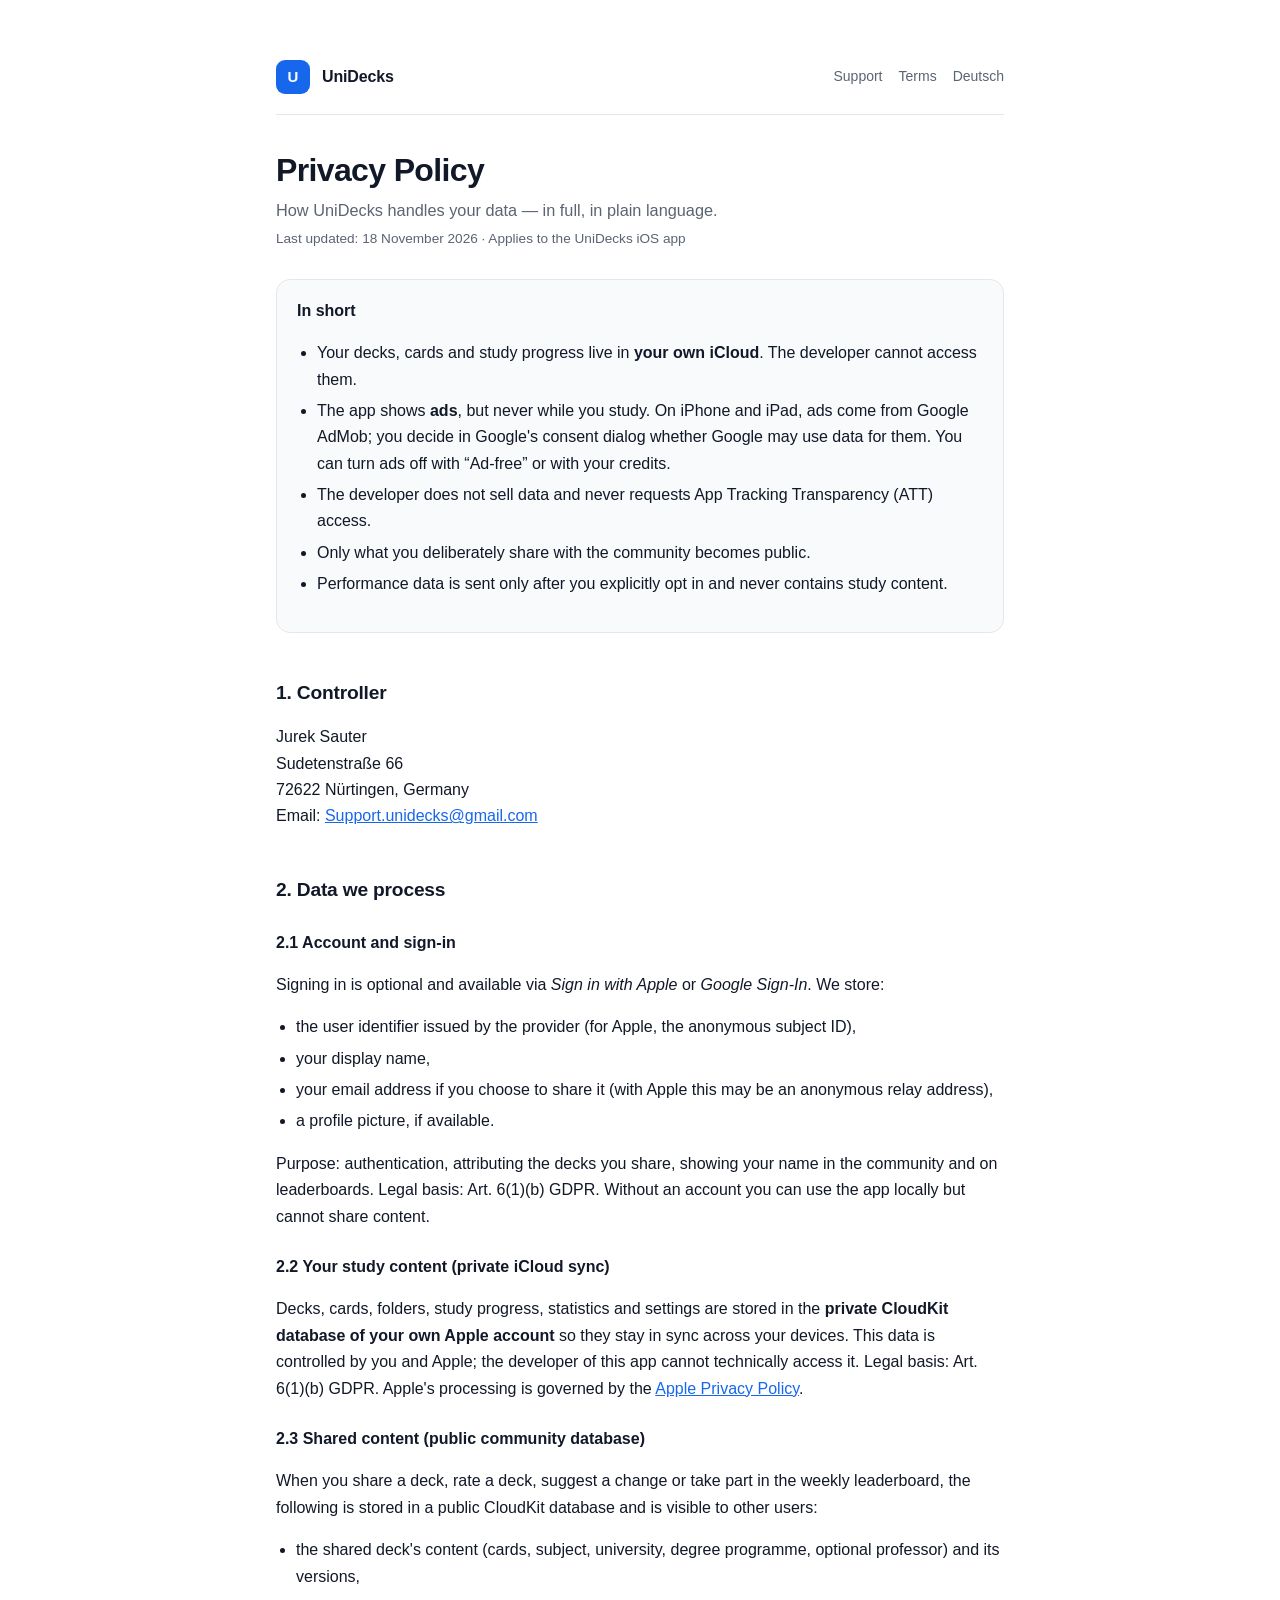
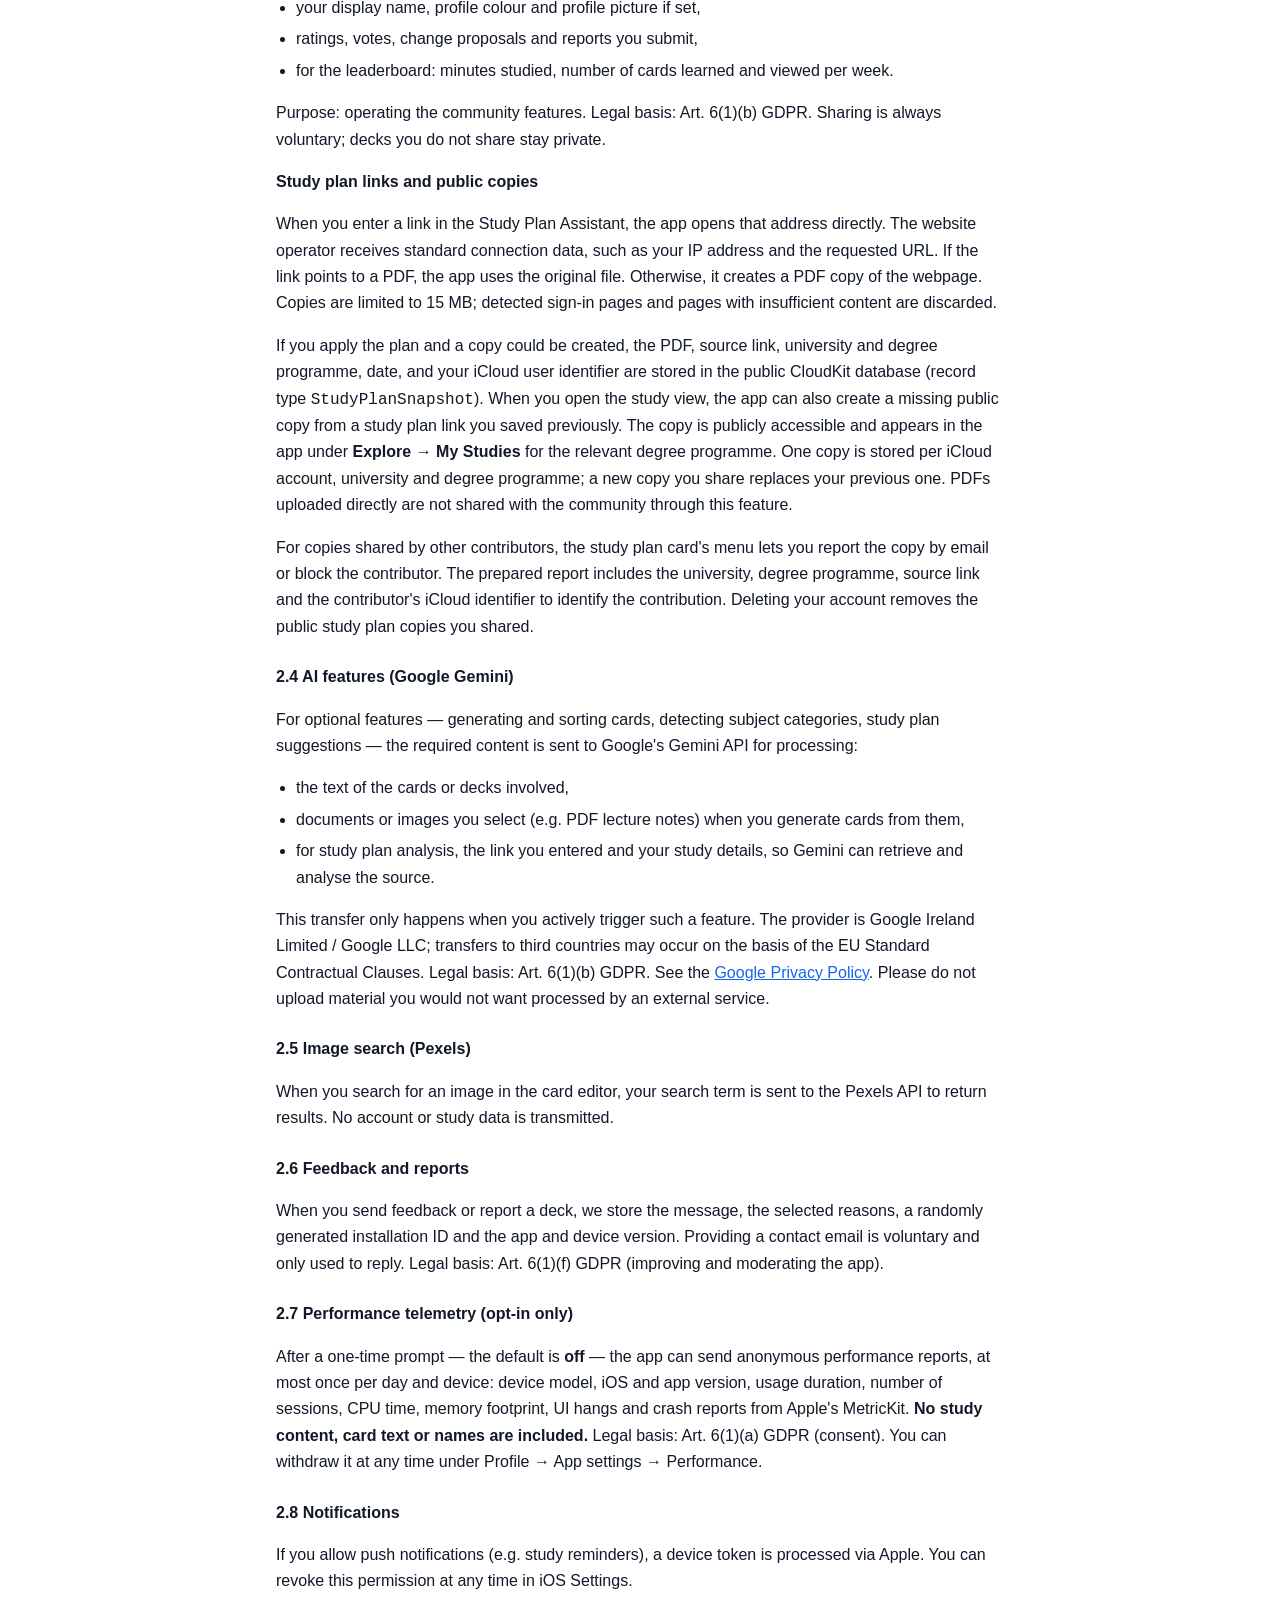
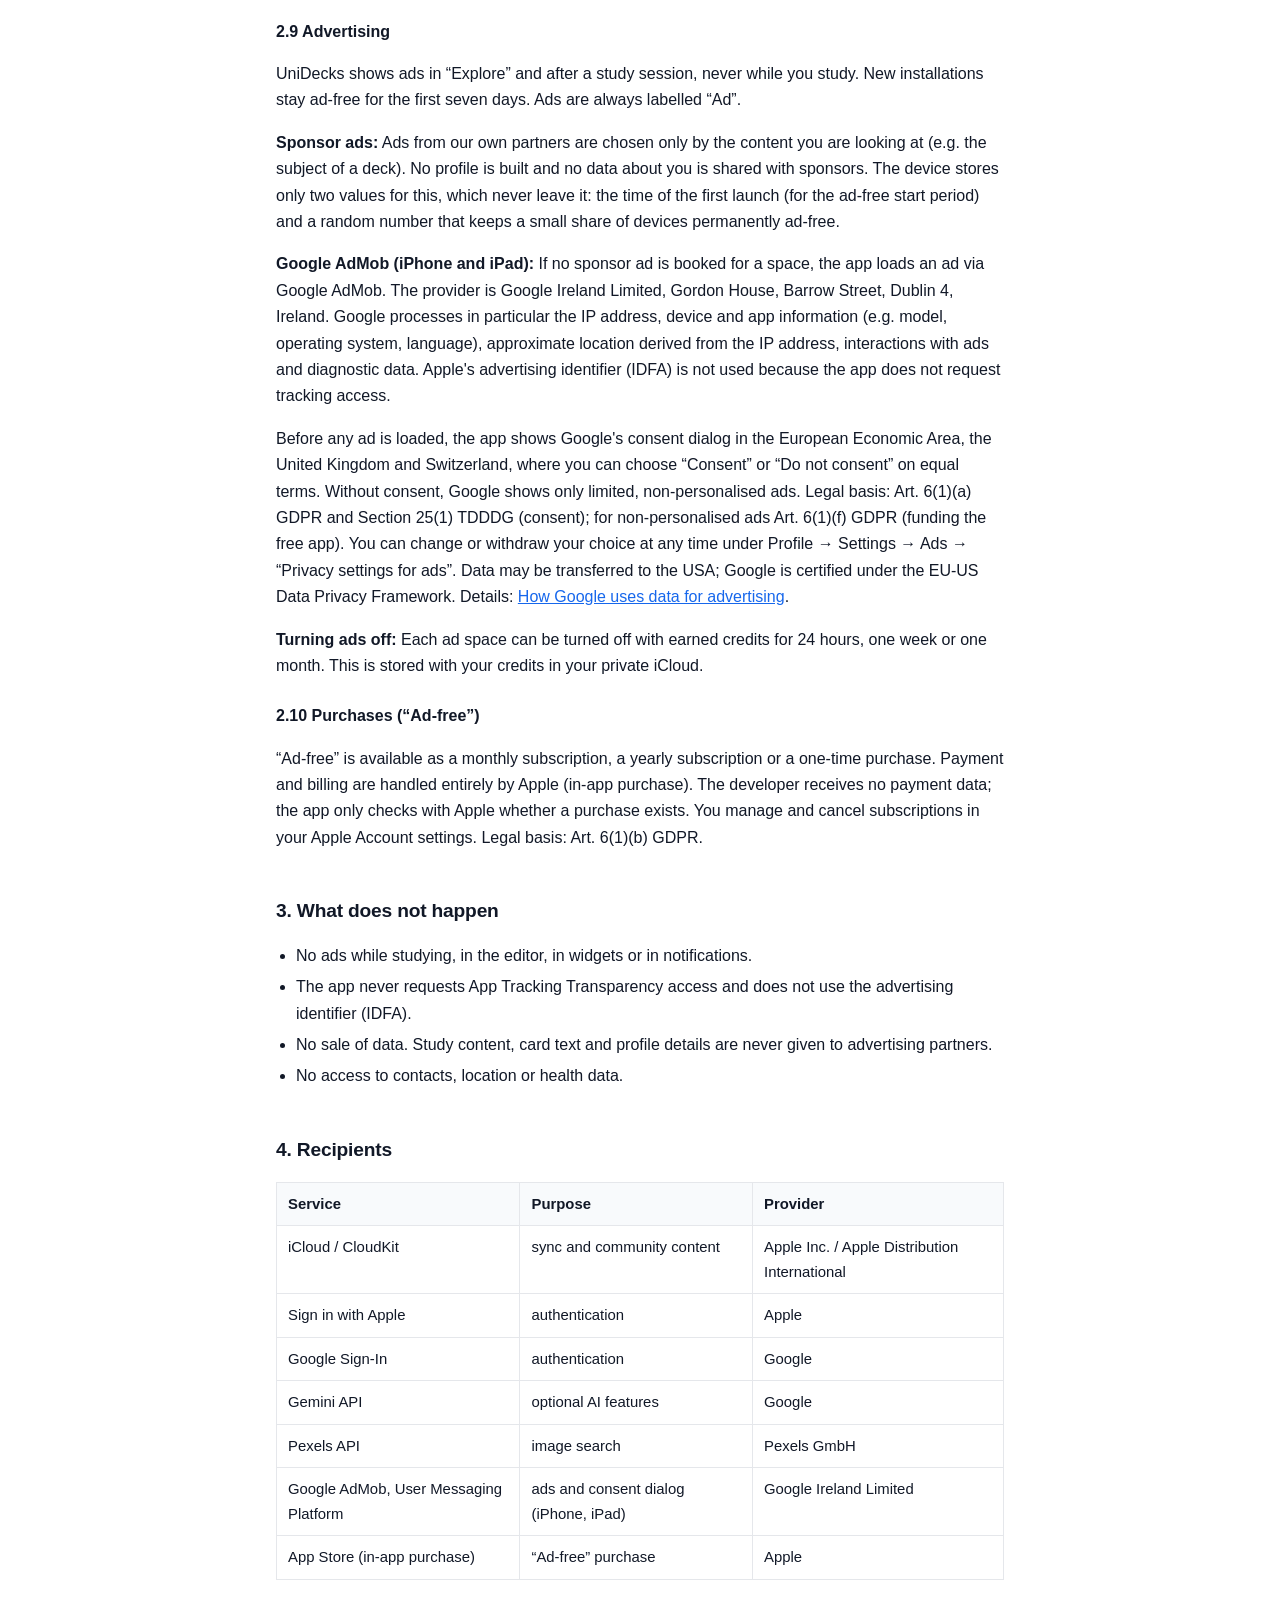
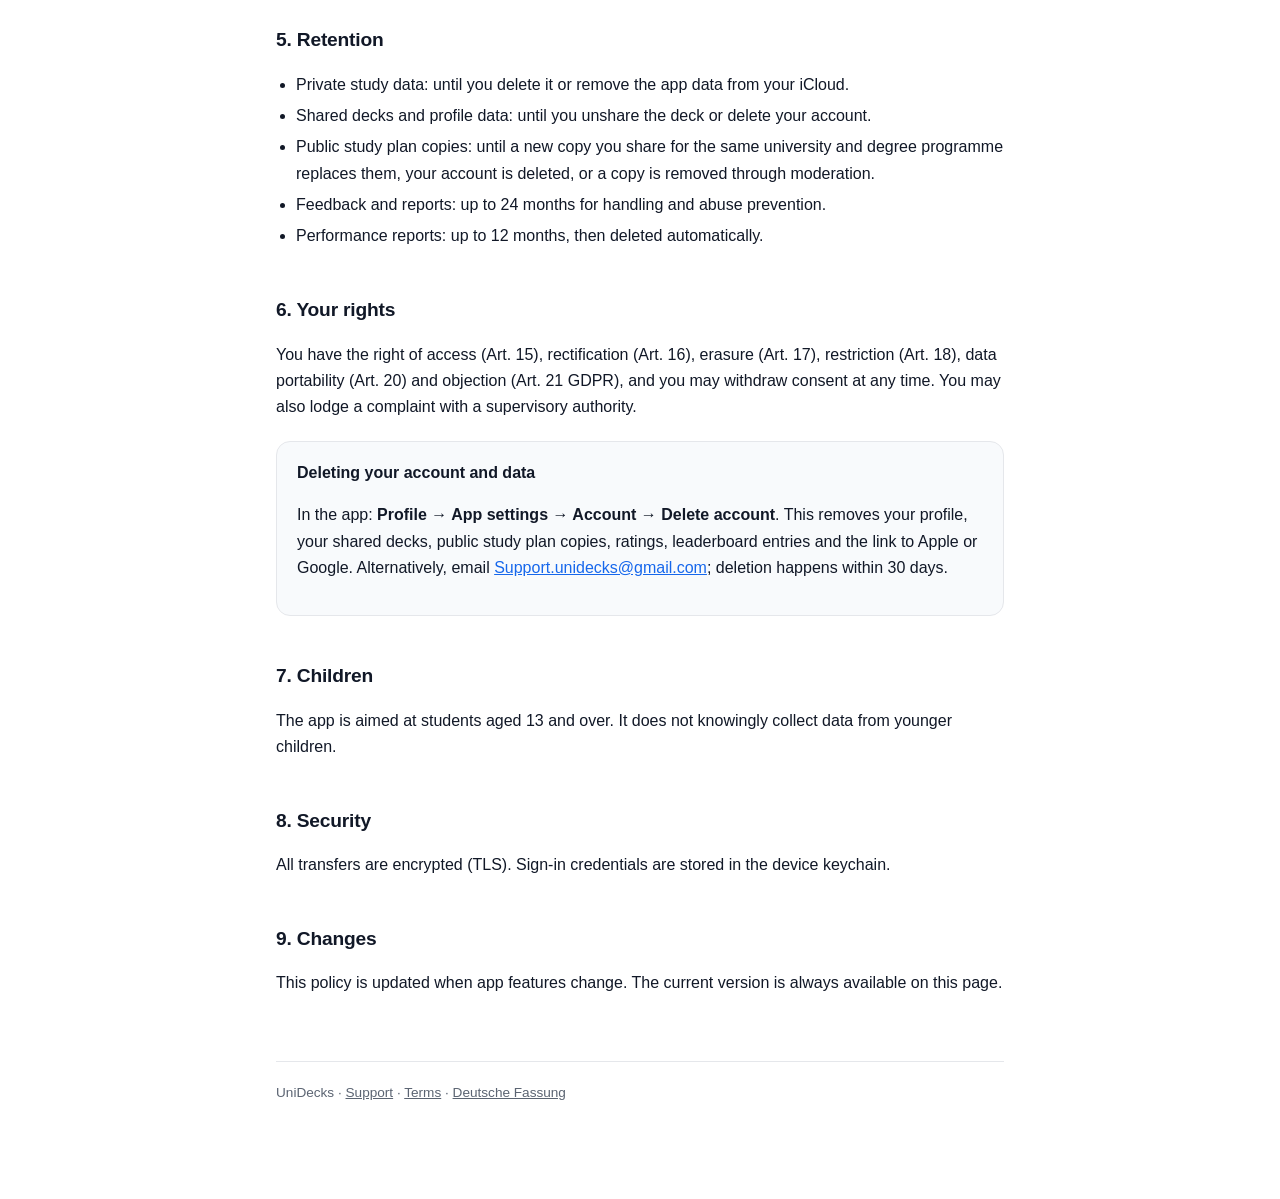
==== commit d144f862: "Nachträgliche Studienplan-Fassungen im Datenschutz beschreiben" ====
--- a/privacy-en.html
+++ b/privacy-en.html
@@ -68,7 +68,7 @@
 
 <p><strong>Study plan links and public copies</strong></p>
 <p>When you enter a link in the Study Plan Assistant, the app opens that address directly. The website operator receives standard connection data, such as your IP address and the requested URL. If the link points to a PDF, the app uses the original file. Otherwise, it creates a PDF copy of the webpage. Copies are limited to 15 MB; detected sign-in pages and pages with insufficient content are discarded.</p>
-<p>If you apply the plan and a copy could be created, the PDF, source link, university and degree programme, date, and your iCloud user identifier are stored in the public CloudKit database (record type <code>StudyPlanSnapshot</code>). The copy is publicly accessible and appears in the app under <strong>Explore → My Studies</strong> for the relevant degree programme. One copy is stored per iCloud account, university and degree programme; a new copy you share replaces your previous one. PDFs uploaded directly are not shared with the community through this feature.</p>
+<p>If you apply the plan and a copy could be created, the PDF, source link, university and degree programme, date, and your iCloud user identifier are stored in the public CloudKit database (record type <code>StudyPlanSnapshot</code>). When you open the study view, the app can also create a missing public copy from a study plan link you saved previously. The copy is publicly accessible and appears in the app under <strong>Explore → My Studies</strong> for the relevant degree programme. One copy is stored per iCloud account, university and degree programme; a new copy you share replaces your previous one. PDFs uploaded directly are not shared with the community through this feature.</p>
 <p>For copies shared by other contributors, the study plan card's menu lets you report the copy by email or block the contributor. The prepared report includes the university, degree programme, source link and the contributor's iCloud identifier to identify the contribution. Deleting your account removes the public study plan copies you shared.</p>
 
 <h3>2.4 AI features (Google Gemini)</h3>
